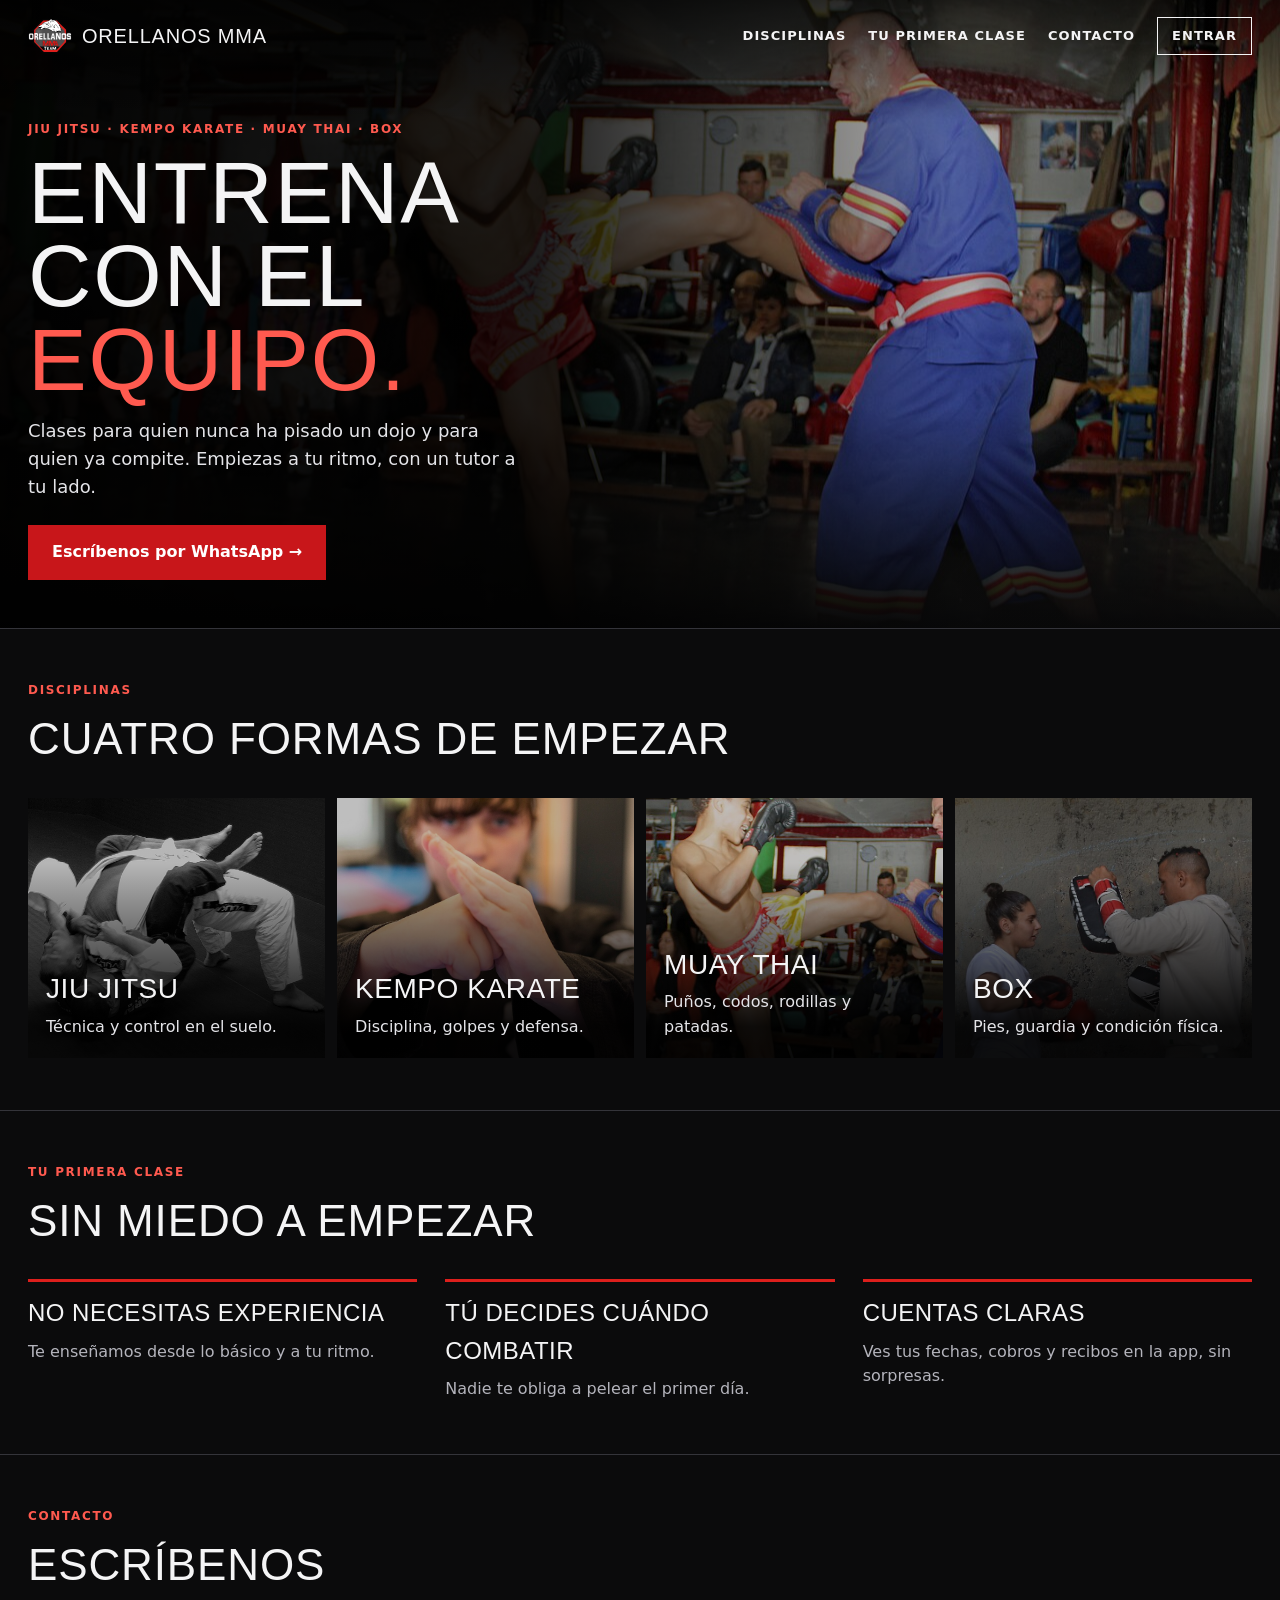
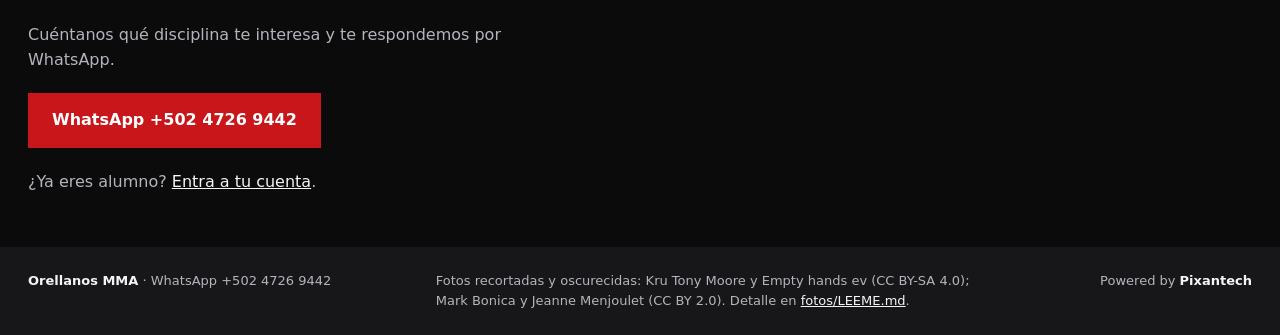
==== orellanos/index.html @ 3d5808c3 "Add files via upload" ====
<!doctype html>
<html lang="es">
<head>
<meta charset="utf-8">
<meta name="viewport" content="width=device-width, initial-scale=1">
<meta http-equiv="Content-Security-Policy" content="default-src 'none'; img-src 'self'; style-src 'self'; form-action 'none'; base-uri 'none'">
<meta name="referrer" content="no-referrer">
<title>Orellanos MMA</title>
<!-- confirmar con Orellanos -->
<meta name="description" content="Orellanos MMA: jiu jitsu, kempo karate, muay thai y box. Escríbenos por WhatsApp y reserva tu primera clase.">
<link rel="icon" href="logo.svg" type="image/svg+xml">
<link rel="stylesheet" href="estilos.css">
</head>
<body>
<a class="salto" href="#contenido">Ir al contenido</a>
<header class="nav">
  <a class="marca" href="#portada"><img src="logo.svg" alt="" width="44" height="44"><span>Orellanos MMA</span></a>
  <nav class="links" aria-label="Principal">
    <a class="sec-link" href="#disciplinas">Disciplinas</a>
    <a class="sec-link" href="#primera-clase">Tu primera clase</a>
    <a class="sec-link" href="#contacto">Contacto</a>
    <a class="entrar" href="../../web/index.html?dojo=orellanos">Entrar</a>
  </nav>
</header>
<main id="contenido">
  <section class="hero" id="portada">
    <div class="hero-in">
      <p class="et">Jiu jitsu · Kempo karate · Muay thai · Box</p>
      <h1>Entrena<br>con el <em>equipo.</em></h1>
      <!-- confirmar con Orellanos -->
      <p class="lead">Clases para quien nunca ha pisado un dojo y para quien ya compite. Empiezas a tu ritmo, con un tutor a tu lado.</p>
      <a class="cta" href="https://wa.me/50247269442?text=Hola%2C%20quiero%20informaci%C3%B3n%20sobre%20las%20clases%20de%20Orellanos%20MMA" target="_blank" rel="noopener noreferrer">Escríbenos por WhatsApp →</a>
    </div>
  </section>

  <section class="sec" id="disciplinas">
    <p class="et">Disciplinas</p>
    <h2>Cuatro formas de empezar</h2>
    <div class="gr4">
      <article class="disc f-jj"><h3>Jiu jitsu</h3><p>Técnica y control en el suelo.</p></article>
      <article class="disc f-kk"><h3>Kempo karate</h3><p>Disciplina, golpes y defensa.</p></article>
      <article class="disc f-mt"><h3>Muay thai</h3><p>Puños, codos, rodillas y patadas.</p></article>
      <article class="disc f-bx"><h3>Box</h3><p>Pies, guardia y condición física.</p></article>
    </div>
  </section>

  <section class="sec" id="primera-clase">
    <p class="et">Tu primera clase</p>
    <h2>Sin miedo a empezar</h2>
    <!-- confirmar con Orellanos -->
    <div class="gr3">
      <div><h3>No necesitas experiencia</h3><p>Te enseñamos desde lo básico y a tu ritmo.</p></div>
      <div><h3>Tú decides cuándo combatir</h3><p>Nadie te obliga a pelear el primer día.</p></div>
      <div><h3>Cuentas claras</h3><p>Ves tus fechas, cobros y recibos en la app, sin sorpresas.</p></div>
    </div>
  </section>

  <section class="sec" id="contacto">
    <p class="et">Contacto</p>
    <h2>Escríbenos</h2>
    <!-- confirmar con Orellanos -->
    <p class="texto">Cuéntanos qué disciplina te interesa y te respondemos por WhatsApp.</p>
    <a class="cta" href="https://wa.me/50247269442?text=Hola%2C%20quiero%20informaci%C3%B3n%20sobre%20las%20clases%20de%20Orellanos%20MMA" target="_blank" rel="noopener noreferrer">WhatsApp +502 4726 9442</a>
    <p class="texto acceso">¿Ya eres alumno? <a href="../../web/index.html?dojo=orellanos">Entra a tu cuenta</a>.</p>
  </section>
</main>

<footer class="pie">
  <div><b>Orellanos MMA</b> · WhatsApp +502 4726 9442</div>
  <div>Fotos recortadas y oscurecidas: Kru Tony Moore y Empty hands ev (CC BY-SA 4.0); Mark Bonica y Jeanne Menjoulet (CC BY 2.0). Detalle en <a href="fotos/LEEME.md">fotos/LEEME.md</a>.</div>
  <div>Powered by <b>Pixantech</b></div>
</footer>
</body>
</html>
---- orellanos/estilos.css ----
:root{--neg:#0b0b0c;--sup:#17171a;--lin:#34343a;--txt:#f4f4f5;--mut:#b4b4bc;--roj:#dd1f1c;--roj-txt:#ff5a4f}
*{box-sizing:border-box}
html{scroll-behavior:smooth}
body{margin:0;background:var(--neg);color:var(--txt);font:16px/1.55 system-ui,"Segoe UI",Roboto,Helvetica,Arial,sans-serif;overflow-x:hidden}
img{max-width:100%;height:auto}
h1,h2,h3{font-family:Impact,"Arial Narrow Bold","Arial Narrow","Helvetica Neue",Arial,sans-serif;font-weight:400;font-synthesis:none;text-transform:uppercase;letter-spacing:.02em;margin:0;overflow-wrap:anywhere}
a{color:var(--txt)}
a:focus-visible{outline:3px solid var(--roj-txt);outline-offset:3px}
.salto{position:absolute;left:-999px;top:0;background:var(--txt);color:#000;padding:10px 14px;z-index:10}
.salto:focus{left:0}
.et{margin:0;font-size:12px;font-weight:700;letter-spacing:.14em;text-transform:uppercase;color:var(--roj-txt)}

.nav{position:absolute;inset:0 0 auto 0;z-index:2;display:flex;align-items:center;justify-content:space-between;gap:12px;padding:14px 28px}
.marca{font-weight:400;font-synthesis:none;display:flex;align-items:center;gap:10px;text-decoration:none;font-family:Impact,"Arial Narrow Bold",Arial,sans-serif;font-size:20px;letter-spacing:.04em;text-transform:uppercase;min-width:0}
.marca img{flex:none;width:44px;height:44px}
.links{display:flex;gap:22px;align-items:center;font-size:13px;font-weight:700;letter-spacing:.08em;text-transform:uppercase}
.links a{text-decoration:none}
.entrar{border:1px solid var(--txt);padding:8px 14px}

.hero{position:relative;min-height:600px;display:flex;align-items:flex-end;background:#000 url("fotos/portada.jpg") 78% 30%/cover no-repeat}
.hero:before{content:"";position:absolute;inset:0;background:linear-gradient(180deg,rgba(0,0,0,.7),transparent 120px),linear-gradient(90deg,rgba(0,0,0,.96) 0%,rgba(0,0,0,.88) 42%,rgba(0,0,0,.3) 75%),linear-gradient(0deg,var(--neg) 0%,rgba(0,0,0,0) 35%)}
.hero-in{position:relative;padding:120px 28px 48px;max-width:660px}
.hero h1{font-size:clamp(46px,9vw,88px);line-height:.95;margin:12px 0 16px}
.hero h1 em{font-style:normal;color:var(--roj-txt)}
.lead{color:#e4e4e8;font-size:18px;margin:0 0 24px;max-width:500px}
.cta{display:inline-block;background:#c8161a;color:#fff;font-weight:700;padding:15px 24px;text-decoration:none;max-width:100%}
.cta:hover{background:#e0251b}

.sec{padding:52px 28px;border-top:1px solid var(--lin)}
.sec h2{font-size:clamp(30px,5vw,44px);margin:6px 0 24px}
.texto{color:var(--mut);max-width:560px;margin:0 0 20px}
.acceso{margin:22px 0 0}
.gr4{display:grid;grid-template-columns:repeat(auto-fit,minmax(220px,1fr));gap:12px}
.disc{position:relative;overflow:hidden;min-height:260px;display:flex;flex-direction:column;justify-content:flex-end;padding:18px;background:#000 no-repeat center/cover}
.disc:before{content:"";position:absolute;inset:0;background:linear-gradient(0deg,rgba(0,0,0,.94) 12%,rgba(0,0,0,.25) 75%)}
.disc>*{position:relative}
.disc h3{font-size:28px}
.disc p{margin:4px 0 0;color:#e4e4e8}
.f-jj{background-image:url("fotos/jiu-jitsu.jpg");background-position:50% 50%}
.f-kk{background-image:url("fotos/kempo-karate.jpg");background-position:55% 60%}
.f-mt{background-image:url("fotos/muay-thai.jpg");background-position:45% 25%;background-size:260%}
.f-bx{background-image:url("fotos/box.jpg");background-position:45% 45%;background-size:190%}
.gr3{display:grid;grid-template-columns:repeat(auto-fit,minmax(240px,1fr));gap:28px}
.gr3 h3{font-size:24px;border-top:3px solid var(--roj);padding-top:12px;margin-bottom:8px}
.gr3 p{margin:0;color:var(--mut)}

.pie{background:var(--sup);padding:24px 28px;display:flex;justify-content:space-between;gap:16px;flex-wrap:wrap;font-size:13px;color:var(--mut)}
.pie>div{min-width:0;overflow-wrap:anywhere}
.pie b{color:var(--txt)}
.pie>div:nth-child(2){flex:1 1 320px;max-width:560px}

@media(max-width:640px){
  .nav{padding:12px 16px}
  .sec-link{display:none}
  .marca span{font-size:17px}
  .hero{min-height:560px}
  .hero-in,.sec,.pie{padding-left:16px;padding-right:16px}
  .hero:before{background:linear-gradient(180deg,rgba(0,0,0,.7),transparent 120px),linear-gradient(90deg,rgba(0,0,0,.92) 0%,rgba(0,0,0,.8) 100%),linear-gradient(0deg,var(--neg) 0%,rgba(0,0,0,0) 35%)}
  .cta{display:block;text-align:center}
}
@media(max-width:380px){.marca span{display:none}}
@media(prefers-reduced-motion:reduce){html{scroll-behavior:auto}}
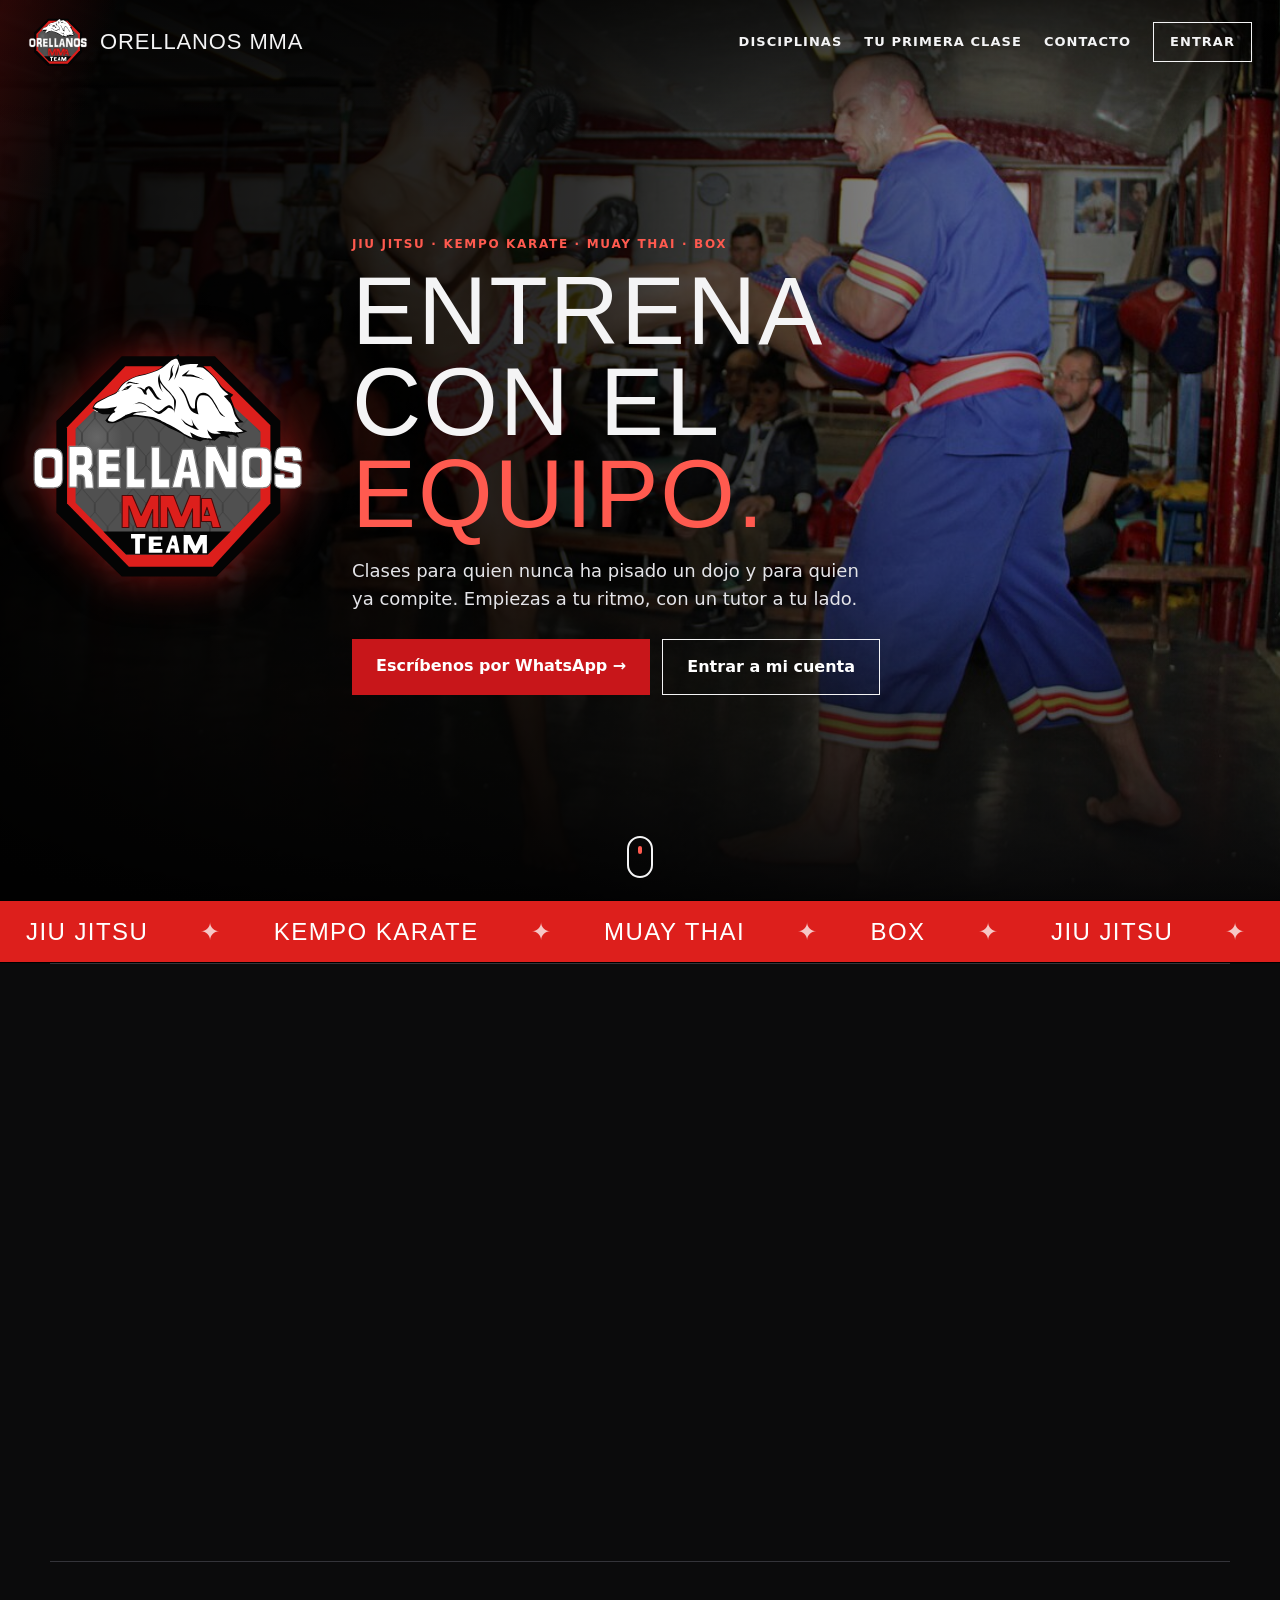
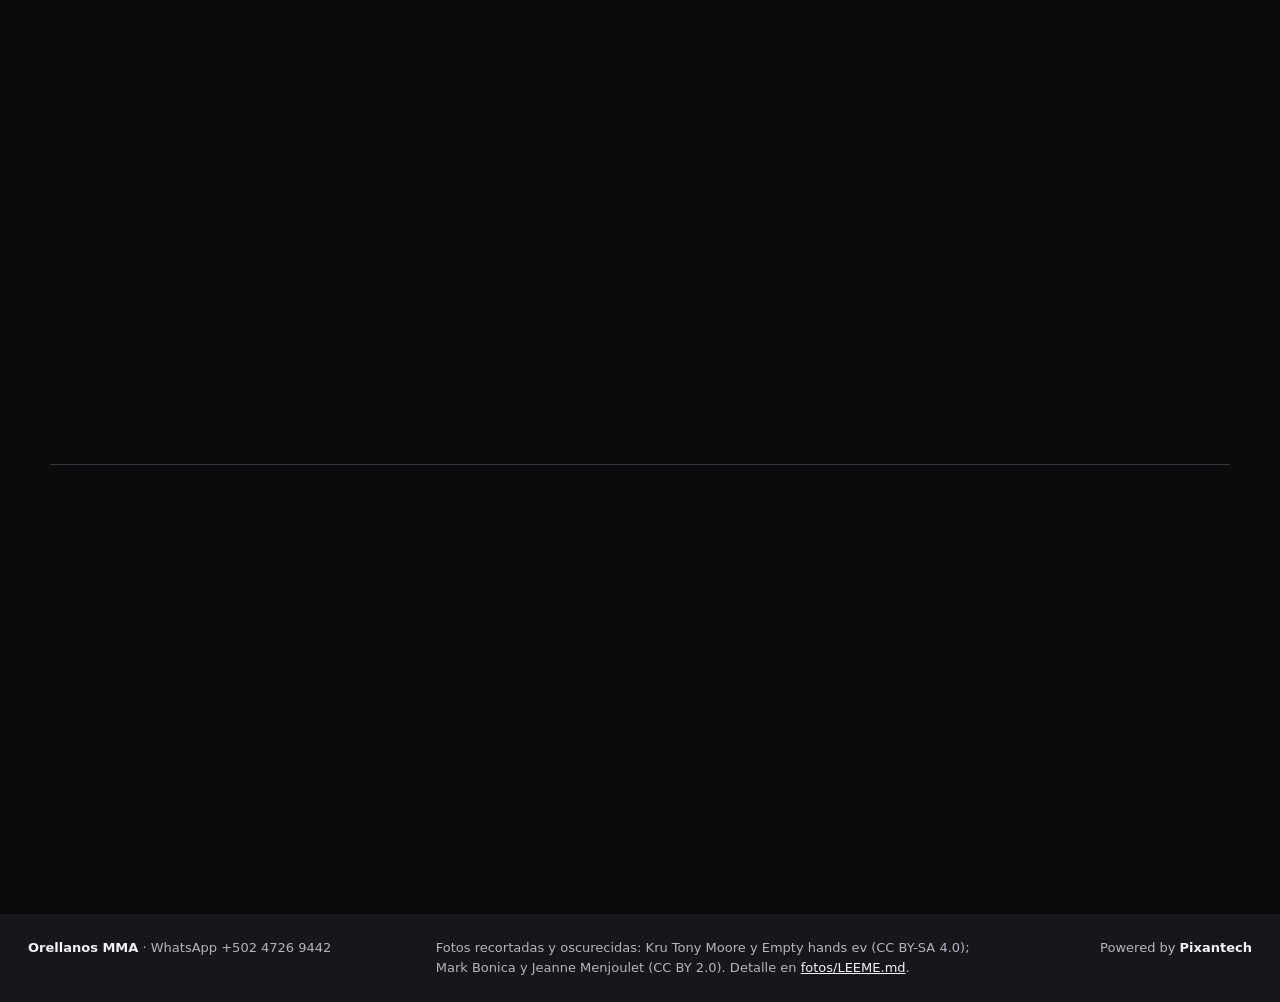
==== commit 0680d321: "Add files via upload" ====
--- a/orellanos/index.html
+++ b/orellanos/index.html
@@ -3,72 +3,93 @@
 <head>
 <meta charset="utf-8">
 <meta name="viewport" content="width=device-width, initial-scale=1">
-<meta http-equiv="Content-Security-Policy" content="default-src 'none'; img-src 'self'; style-src 'self'; form-action 'none'; base-uri 'none'">
+<meta http-equiv="Content-Security-Policy" content="default-src 'none'; img-src 'self'; style-src 'self'; script-src 'self'; form-action 'none'; base-uri 'none'">
 <meta name="referrer" content="no-referrer">
 <title>Orellanos MMA</title>
 <!-- confirmar con Orellanos -->
 <meta name="description" content="Orellanos MMA: jiu jitsu, kempo karate, muay thai y box. Escríbenos por WhatsApp y reserva tu primera clase.">
 <link rel="icon" href="logo.svg" type="image/svg+xml">
 <link rel="stylesheet" href="estilos.css">
+<script src="animaciones.js" defer></script>
 </head>
 <body>
 <a class="salto" href="#contenido">Ir al contenido</a>
-<header class="nav">
-  <a class="marca" href="#portada"><img src="logo.svg" alt="" width="44" height="44"><span>Orellanos MMA</span></a>
+<header class="nav" id="nav">
+  <a class="marca" href="#portada"><img src="logo.svg" alt="" width="60" height="60"><span>Orellanos MMA</span></a>
   <nav class="links" aria-label="Principal">
     <a class="sec-link" href="#disciplinas">Disciplinas</a>
     <a class="sec-link" href="#primera-clase">Tu primera clase</a>
     <a class="sec-link" href="#contacto">Contacto</a>
-    <a class="entrar" href="../../web/index.html?dojo=orellanos">Entrar</a>
+    <a class="entrar" href="/?dojo=orellanos">Entrar</a>
   </nav>
 </header>
 <main id="contenido">
   <section class="hero" id="portada">
+    <div class="hero-fondo" aria-hidden="true"></div>
     <div class="hero-in">
-      <p class="et">Jiu jitsu · Kempo karate · Muay thai · Box</p>
-      <h1>Entrena<br>con el <em>equipo.</em></h1>
-      <!-- confirmar con Orellanos -->
-      <p class="lead">Clases para quien nunca ha pisado un dojo y para quien ya compite. Empiezas a tu ritmo, con un tutor a tu lado.</p>
-      <a class="cta" href="https://wa.me/50247269442?text=Hola%2C%20quiero%20informaci%C3%B3n%20sobre%20las%20clases%20de%20Orellanos%20MMA" target="_blank" rel="noopener noreferrer">Escríbenos por WhatsApp →</a>
+      <img class="hero-logo" src="logo.svg" alt="Logo de Orellanos MMA Team" width="260" height="260">
+      <div class="hero-txt">
+        <p class="et aparece a1">Jiu jitsu · Kempo karate · Muay thai · Box</p>
+        <h1><span class="aparece a2">Entrena</span><span class="aparece a3">con el <em>equipo.</em></span></h1>
+        <!-- confirmar con Orellanos -->
+        <p class="lead aparece a4">Clases para quien nunca ha pisado un dojo y para quien ya compite. Empiezas a tu ritmo, con un tutor a tu lado.</p>
+        <div class="botones aparece a5">
+          <a class="cta" href="https://wa.me/50247269442?text=Hola%2C%20quiero%20informaci%C3%B3n%20sobre%20las%20clases%20de%20Orellanos%20MMA" target="_blank" rel="noopener noreferrer">Escríbenos por WhatsApp →</a>
+          <a class="cta secundario" href="/?dojo=orellanos">Entrar a mi cuenta</a>
+        </div>
+      </div>
     </div>
+    <a class="bajar" href="#disciplinas" aria-label="Ir a disciplinas"><span></span></a>
   </section>
 
+  <div class="cinta" aria-hidden="true">
+    <div class="cinta-pista">
+      <span>Jiu jitsu</span><span>Kempo karate</span><span>Muay thai</span><span>Box</span>
+      <span>Jiu jitsu</span><span>Kempo karate</span><span>Muay thai</span><span>Box</span>
+      <span>Jiu jitsu</span><span>Kempo karate</span><span>Muay thai</span><span>Box</span>
+      <span>Jiu jitsu</span><span>Kempo karate</span><span>Muay thai</span><span>Box</span>
+    </div>
+  </div>
+
   <section class="sec" id="disciplinas">
-    <p class="et">Disciplinas</p>
-    <h2>Cuatro formas de empezar</h2>
+    <p class="et revelar">Disciplinas</p>
+    <h2 class="revelar">Cuatro formas de empezar</h2>
     <div class="gr4">
-      <article class="disc f-jj"><h3>Jiu jitsu</h3><p>Técnica y control en el suelo.</p></article>
-      <article class="disc f-kk"><h3>Kempo karate</h3><p>Disciplina, golpes y defensa.</p></article>
-      <article class="disc f-mt"><h3>Muay thai</h3><p>Puños, codos, rodillas y patadas.</p></article>
-      <article class="disc f-bx"><h3>Box</h3><p>Pies, guardia y condición física.</p></article>
+      <article class="disc f-jj revelar"><span class="num">01</span><h3>Jiu jitsu</h3><p>Técnica y control en el suelo.</p></article>
+      <article class="disc f-kk revelar"><span class="num">02</span><h3>Kempo karate</h3><p>Disciplina, golpes y defensa.</p></article>
+      <article class="disc f-mt revelar"><span class="num">03</span><h3>Muay thai</h3><p>Puños, codos, rodillas y patadas.</p></article>
+      <article class="disc f-bx revelar"><span class="num">04</span><h3>Box</h3><p>Pies, guardia y condición física.</p></article>
     </div>
   </section>
 
   <section class="sec" id="primera-clase">
-    <p class="et">Tu primera clase</p>
-    <h2>Sin miedo a empezar</h2>
+    <p class="et revelar">Tu primera clase</p>
+    <h2 class="revelar">Sin miedo a empezar</h2>
     <!-- confirmar con Orellanos -->
     <div class="gr3">
-      <div><h3>No necesitas experiencia</h3><p>Te enseñamos desde lo básico y a tu ritmo.</p></div>
-      <div><h3>Tú decides cuándo combatir</h3><p>Nadie te obliga a pelear el primer día.</p></div>
-      <div><h3>Cuentas claras</h3><p>Ves tus fechas, cobros y recibos en la app, sin sorpresas.</p></div>
+      <div class="paso revelar"><span class="grande">1</span><h3>No necesitas experiencia</h3><p>Te enseñamos desde lo básico y a tu ritmo.</p></div>
+      <div class="paso revelar"><span class="grande">2</span><h3>Tú decides cuándo combatir</h3><p>Nadie te obliga a pelear el primer día.</p></div>
+      <div class="paso revelar"><span class="grande">3</span><h3>Cuentas claras</h3><p>Ves tus fechas, cobros y recibos en la app, sin sorpresas.</p></div>
     </div>
   </section>
 
-  <section class="sec" id="contacto">
-    <p class="et">Contacto</p>
-    <h2>Escríbenos</h2>
-    <!-- confirmar con Orellanos -->
-    <p class="texto">Cuéntanos qué disciplina te interesa y te respondemos por WhatsApp.</p>
-    <a class="cta" href="https://wa.me/50247269442?text=Hola%2C%20quiero%20informaci%C3%B3n%20sobre%20las%20clases%20de%20Orellanos%20MMA" target="_blank" rel="noopener noreferrer">WhatsApp +502 4726 9442</a>
-    <p class="texto acceso">¿Ya eres alumno? <a href="../../web/index.html?dojo=orellanos">Entra a tu cuenta</a>.</p>
+  <section class="sec contacto" id="contacto">
+    <img class="contacto-logo revelar" src="logo.svg" alt="" width="180" height="180">
+    <div>
+      <p class="et revelar">Contacto</p>
+      <h2 class="revelar">Escríbenos</h2>
+      <!-- confirmar con Orellanos -->
+      <p class="texto revelar">Cuéntanos qué disciplina te interesa y te respondemos por WhatsApp.</p>
+      <a class="cta pulso revelar" href="https://wa.me/50247269442?text=Hola%2C%20quiero%20informaci%C3%B3n%20sobre%20las%20clases%20de%20Orellanos%20MMA" target="_blank" rel="noopener noreferrer">WhatsApp +502 4726 9442</a>
+      <p class="texto acceso revelar">¿Ya eres alumno? <a href="/?dojo=orellanos">Entra a tu cuenta</a>.</p>
+    </div>
   </section>
 </main>
 
 <footer class="pie">
   <div><b>Orellanos MMA</b> · WhatsApp +502 4726 9442</div>
   <div>Fotos recortadas y oscurecidas: Kru Tony Moore y Empty hands ev (CC BY-SA 4.0); Mark Bonica y Jeanne Menjoulet (CC BY 2.0). Detalle en <a href="fotos/LEEME.md">fotos/LEEME.md</a>.</div>
-  <div>Powered by <b>Pixantech</b></div>
+  <div>Powered by <a class="pixantech" href="https://www.pixantech.net" target="_blank" rel="noopener noreferrer"><b>Pixantech</b></a></div>
 </footer>
 </body>
 </html>
--- a/orellanos/estilos.css
+++ b/orellanos/estilos.css
@@ -10,53 +10,115 @@
 .salto:focus{left:0}
 .et{margin:0;font-size:12px;font-weight:700;letter-spacing:.14em;text-transform:uppercase;color:var(--roj-txt)}
 
-.nav{position:absolute;inset:0 0 auto 0;z-index:2;display:flex;align-items:center;justify-content:space-between;gap:12px;padding:14px 28px}
-.marca{font-weight:400;font-synthesis:none;display:flex;align-items:center;gap:10px;text-decoration:none;font-family:Impact,"Arial Narrow Bold",Arial,sans-serif;font-size:20px;letter-spacing:.04em;text-transform:uppercase;min-width:0}
-.marca img{flex:none;width:44px;height:44px}
+/* Barra superior: transparente sobre la portada, sólida al bajar. */
+.nav{position:fixed;inset:0 0 auto 0;z-index:5;display:flex;align-items:center;justify-content:space-between;gap:12px;padding:12px 28px;transition:background .3s,box-shadow .3s,padding .3s}
+.nav.solida{background:rgba(11,11,12,.92);box-shadow:0 2px 0 var(--roj);padding-top:8px;padding-bottom:8px}
+.marca{font-weight:400;font-synthesis:none;display:flex;align-items:center;gap:12px;text-decoration:none;font-family:Impact,"Arial Narrow Bold",Arial,sans-serif;font-size:22px;letter-spacing:.04em;text-transform:uppercase;min-width:0}
+.marca img{flex:none;width:60px;height:60px;transition:transform .3s}
+.marca:hover img{transform:rotate(-8deg) scale(1.08)}
 .links{display:flex;gap:22px;align-items:center;font-size:13px;font-weight:700;letter-spacing:.08em;text-transform:uppercase}
-.links a{text-decoration:none}
-.entrar{border:1px solid var(--txt);padding:8px 14px}
+.links a{text-decoration:none;position:relative}
+.sec-link:after{content:"";position:absolute;left:0;right:0;bottom:-6px;height:2px;background:var(--roj-txt);transform:scaleX(0);transform-origin:left;transition:transform .25s}
+.sec-link:hover:after{transform:scaleX(1)}
+.entrar{border:1px solid var(--txt);padding:9px 16px;transition:background .2s,color .2s}
+.entrar:hover{background:var(--txt);color:#000}
 
-.hero{position:relative;min-height:600px;display:flex;align-items:flex-end;background:#000 url("fotos/portada.jpg") 78% 30%/cover no-repeat}
-.hero:before{content:"";position:absolute;inset:0;background:linear-gradient(180deg,rgba(0,0,0,.7),transparent 120px),linear-gradient(90deg,rgba(0,0,0,.96) 0%,rgba(0,0,0,.88) 42%,rgba(0,0,0,.3) 75%),linear-gradient(0deg,var(--neg) 0%,rgba(0,0,0,0) 35%)}
-.hero-in{position:relative;padding:120px 28px 48px;max-width:660px}
-.hero h1{font-size:clamp(46px,9vw,88px);line-height:.95;margin:12px 0 16px}
+/* Portada: foto con acercamiento lento, logo grande con brillo rojo y textos que entran en cascada. */
+.hero{position:relative;min-height:100vh;min-height:100svh;display:flex;align-items:center;overflow:hidden;background:#000}
+.hero-fondo{position:absolute;inset:-4%;background:#000 url("fotos/portada.jpg") 78% 30%/cover no-repeat;animation:acercar 22s ease-in-out infinite alternate}
+.hero:before{content:"";position:absolute;inset:0;z-index:1;background:linear-gradient(180deg,rgba(0,0,0,.7),transparent 140px),linear-gradient(90deg,rgba(0,0,0,.95) 0%,rgba(0,0,0,.82) 45%,rgba(0,0,0,.35) 80%),linear-gradient(0deg,var(--neg) 0%,rgba(0,0,0,0) 35%)}
+.hero:after{content:"";position:absolute;z-index:1;left:-20%;top:0;bottom:0;width:18%;background:linear-gradient(90deg,transparent,rgba(221,31,28,.18),transparent);transform:skewX(-18deg);animation:barrido 7s ease-in-out 1.2s infinite}
+.hero-in{position:relative;z-index:2;display:flex;align-items:center;gap:44px;padding:120px 28px 90px;width:100%;max-width:1180px}
+.hero-logo{flex:none;width:clamp(170px,24vw,280px);height:auto;filter:drop-shadow(0 0 22px rgba(221,31,28,.55));animation:entraLogo 1s cubic-bezier(.2,.8,.2,1) both,flotar 5s ease-in-out 1s infinite}
+.hero-txt{min-width:0}
+.hero h1{font-size:clamp(46px,8.5vw,96px);line-height:.95;margin:12px 0 18px}
+.hero h1>span{display:block}
 .hero h1 em{font-style:normal;color:var(--roj-txt)}
-.lead{color:#e4e4e8;font-size:18px;margin:0 0 24px;max-width:500px}
-.cta{display:inline-block;background:#c8161a;color:#fff;font-weight:700;padding:15px 24px;text-decoration:none;max-width:100%}
-.cta:hover{background:#e0251b}
+.lead{color:#e4e4e8;font-size:18px;margin:0 0 26px;max-width:520px}
+.botones{display:flex;gap:12px;flex-wrap:wrap}
+.aparece{animation:subir .8s cubic-bezier(.2,.8,.2,1) both}
+.a1{animation-delay:.35s}.a2{animation-delay:.5s}.a3{animation-delay:.65s}.a4{animation-delay:.85s}.a5{animation-delay:1.05s}
+.cta{display:inline-block;background:#c8161a;color:#fff;font-weight:700;padding:15px 24px;text-decoration:none;max-width:100%;transition:background .2s,transform .2s,box-shadow .2s}
+.cta:hover{background:#e0251b;transform:translateY(-2px);box-shadow:0 8px 22px rgba(221,31,28,.35)}
+.cta.secundario{background:transparent;border:1px solid var(--txt)}
+.cta.secundario:hover{background:var(--txt);color:#000;box-shadow:none}
+.bajar{position:absolute;z-index:2;left:50%;bottom:22px;width:26px;height:42px;margin-left:-13px;border:2px solid var(--txt);border-radius:14px}
+.bajar span{position:absolute;left:50%;top:8px;width:4px;height:8px;margin-left:-2px;background:var(--roj-txt);border-radius:2px;animation:raton 1.6s ease-in-out infinite}
 
-.sec{padding:52px 28px;border-top:1px solid var(--lin)}
-.sec h2{font-size:clamp(30px,5vw,44px);margin:6px 0 24px}
+/* Cinta roja que corre con las disciplinas. */
+.cinta{overflow:hidden;background:var(--roj);color:#fff;border-top:1px solid #000;border-bottom:1px solid #000}
+.cinta-pista{display:flex;width:max-content;animation:correr 26s linear infinite}
+.cinta span{font-family:Impact,"Arial Narrow Bold",Arial,sans-serif;font-size:24px;letter-spacing:.06em;text-transform:uppercase;padding:12px 26px;white-space:nowrap}
+.cinta span:after{content:"✦";margin-left:52px;opacity:.75}
+
+.sec{padding:72px 28px;border-top:1px solid var(--lin);max-width:1180px;margin:0 auto}
+.sec h2{font-size:clamp(32px,5vw,52px);margin:6px 0 28px}
 .texto{color:var(--mut);max-width:560px;margin:0 0 20px}
 .acceso{margin:22px 0 0}
-.gr4{display:grid;grid-template-columns:repeat(auto-fit,minmax(220px,1fr));gap:12px}
-.disc{position:relative;overflow:hidden;min-height:260px;display:flex;flex-direction:column;justify-content:flex-end;padding:18px;background:#000 no-repeat center/cover}
-.disc:before{content:"";position:absolute;inset:0;background:linear-gradient(0deg,rgba(0,0,0,.94) 12%,rgba(0,0,0,.25) 75%)}
-.disc>*{position:relative}
-.disc h3{font-size:28px}
-.disc p{margin:4px 0 0;color:#e4e4e8}
-.f-jj{background-image:url("fotos/jiu-jitsu.jpg");background-position:50% 50%}
-.f-kk{background-image:url("fotos/kempo-karate.jpg");background-position:55% 60%}
+.gr4{display:grid;grid-template-columns:repeat(auto-fit,minmax(230px,1fr));gap:14px}
+.disc{position:relative;overflow:hidden;min-height:320px;display:flex;flex-direction:column;justify-content:flex-end;padding:20px;background:#000}
+.disc:before{content:"";position:absolute;inset:0;background:inherit;background-repeat:no-repeat;transition:transform .6s cubic-bezier(.2,.8,.2,1)}
+.disc:after{content:"";position:absolute;inset:0;background:linear-gradient(0deg,rgba(0,0,0,.95) 14%,rgba(0,0,0,.2) 75%);transition:background .4s}
+.disc:hover:before{transform:scale(1.08)}
+.disc:hover:after{background:linear-gradient(0deg,rgba(0,0,0,.92) 18%,rgba(140,10,10,.35) 85%)}
+.disc>*{position:relative;z-index:1}
+.disc .num{position:absolute;top:14px;right:16px;font-family:Impact,"Arial Narrow Bold",Arial,sans-serif;font-size:44px;line-height:1;color:transparent;-webkit-text-stroke:1px rgba(255,255,255,.55)}
+.disc h3{font-size:30px;display:inline-block}
+.disc h3:after{content:"";display:block;height:3px;background:var(--roj-txt);margin-top:6px;transform:scaleX(.25);transform-origin:left;transition:transform .35s}
+.disc:hover h3:after{transform:scaleX(1)}
+.disc p{margin:6px 0 0;color:#e4e4e8}
+.f-jj{background-image:url("fotos/jiu-jitsu.jpg");background-position:50% 50%;background-size:cover}
+.f-kk{background-image:url("fotos/kempo-karate.jpg");background-position:55% 60%;background-size:cover}
 .f-mt{background-image:url("fotos/muay-thai.jpg");background-position:45% 25%;background-size:260%}
 .f-bx{background-image:url("fotos/box.jpg");background-position:45% 45%;background-size:190%}
 .gr3{display:grid;grid-template-columns:repeat(auto-fit,minmax(240px,1fr));gap:28px}
-.gr3 h3{font-size:24px;border-top:3px solid var(--roj);padding-top:12px;margin-bottom:8px}
+.paso{position:relative;padding-top:6px}
+.paso .grande{display:block;font-family:Impact,"Arial Narrow Bold",Arial,sans-serif;font-size:96px;line-height:.9;color:transparent;-webkit-text-stroke:2px var(--roj-txt)}
+.gr3 h3{font-size:24px;border-top:3px solid var(--roj);padding-top:12px;margin:10px 0 8px}
 .gr3 p{margin:0;color:var(--mut)}
+
+.contacto{display:flex;align-items:center;gap:48px;flex-wrap:wrap}
+.contacto-logo{width:clamp(140px,20vw,220px);height:auto;filter:drop-shadow(0 0 18px rgba(221,31,28,.45))}
+.pulso{animation:latido 2.4s ease-in-out infinite}
 
 .pie{background:var(--sup);padding:24px 28px;display:flex;justify-content:space-between;gap:16px;flex-wrap:wrap;font-size:13px;color:var(--mut)}
 .pie>div{min-width:0;overflow-wrap:anywhere}
 .pie b{color:var(--txt)}
+.pie a.pixantech{text-decoration:none}
+.pie a.pixantech:hover b{color:var(--roj-txt);text-decoration:underline}
 .pie>div:nth-child(2){flex:1 1 320px;max-width:560px}
 
+/* Aparición al hacer scroll: solo con JavaScript (animaciones.js agrega .anima); sin él todo queda visible. */
+.anima .revelar{opacity:0;transform:translateY(34px);transition:opacity .7s ease,transform .7s cubic-bezier(.2,.8,.2,1);transition-delay:var(--retraso,0ms)}
+.anima .revelar.visto{opacity:1;transform:none}
+
+@keyframes acercar{from{transform:scale(1)}to{transform:scale(1.1) translateX(-1.5%)}}
+@keyframes barrido{0%{left:-20%}60%,100%{left:120%}}
+@keyframes entraLogo{from{opacity:0;transform:scale(.6) rotate(-12deg)}to{opacity:1;transform:none}}
+@keyframes flotar{0%,100%{transform:translateY(0)}50%{transform:translateY(-10px)}}
+@keyframes subir{from{opacity:0;transform:translateY(28px)}to{opacity:1;transform:none}}
+@keyframes correr{to{transform:translateX(-50%)}}
+@keyframes raton{0%{opacity:0;transform:translateY(0)}40%{opacity:1}100%{opacity:0;transform:translateY(14px)}}
+@keyframes latido{0%,100%{box-shadow:0 0 0 0 rgba(221,31,28,.55)}60%{box-shadow:0 0 0 14px rgba(221,31,28,0)}}
+
+@media(max-width:820px){
+  .hero-in{flex-direction:column;align-items:flex-start;gap:20px;padding-top:110px}
+  .hero-logo{width:170px}
+}
 @media(max-width:640px){
-  .nav{padding:12px 16px}
+  .nav{padding:10px 16px}
   .sec-link{display:none}
-  .marca span{font-size:17px}
-  .hero{min-height:560px}
+  .marca span{font-size:18px}
+  .marca img{width:52px;height:52px}
   .hero-in,.sec,.pie{padding-left:16px;padding-right:16px}
-  .hero:before{background:linear-gradient(180deg,rgba(0,0,0,.7),transparent 120px),linear-gradient(90deg,rgba(0,0,0,.92) 0%,rgba(0,0,0,.8) 100%),linear-gradient(0deg,var(--neg) 0%,rgba(0,0,0,0) 35%)}
+  .hero:before{background:linear-gradient(180deg,rgba(0,0,0,.7),transparent 140px),linear-gradient(90deg,rgba(0,0,0,.9) 0%,rgba(0,0,0,.78) 100%),linear-gradient(0deg,var(--neg) 0%,rgba(0,0,0,0) 35%)}
+  .botones .cta{display:block;width:100%;text-align:center}
   .cta{display:block;text-align:center}
+  .contacto{gap:24px}
+  .cinta span{font-size:20px;padding:10px 18px}
 }
 @media(max-width:380px){.marca span{display:none}}
-@media(prefers-reduced-motion:reduce){html{scroll-behavior:auto}}
+@media(prefers-reduced-motion:reduce){
+  html{scroll-behavior:auto}
+  *,*:before,*:after{animation:none!important;transition:none!important}
+}
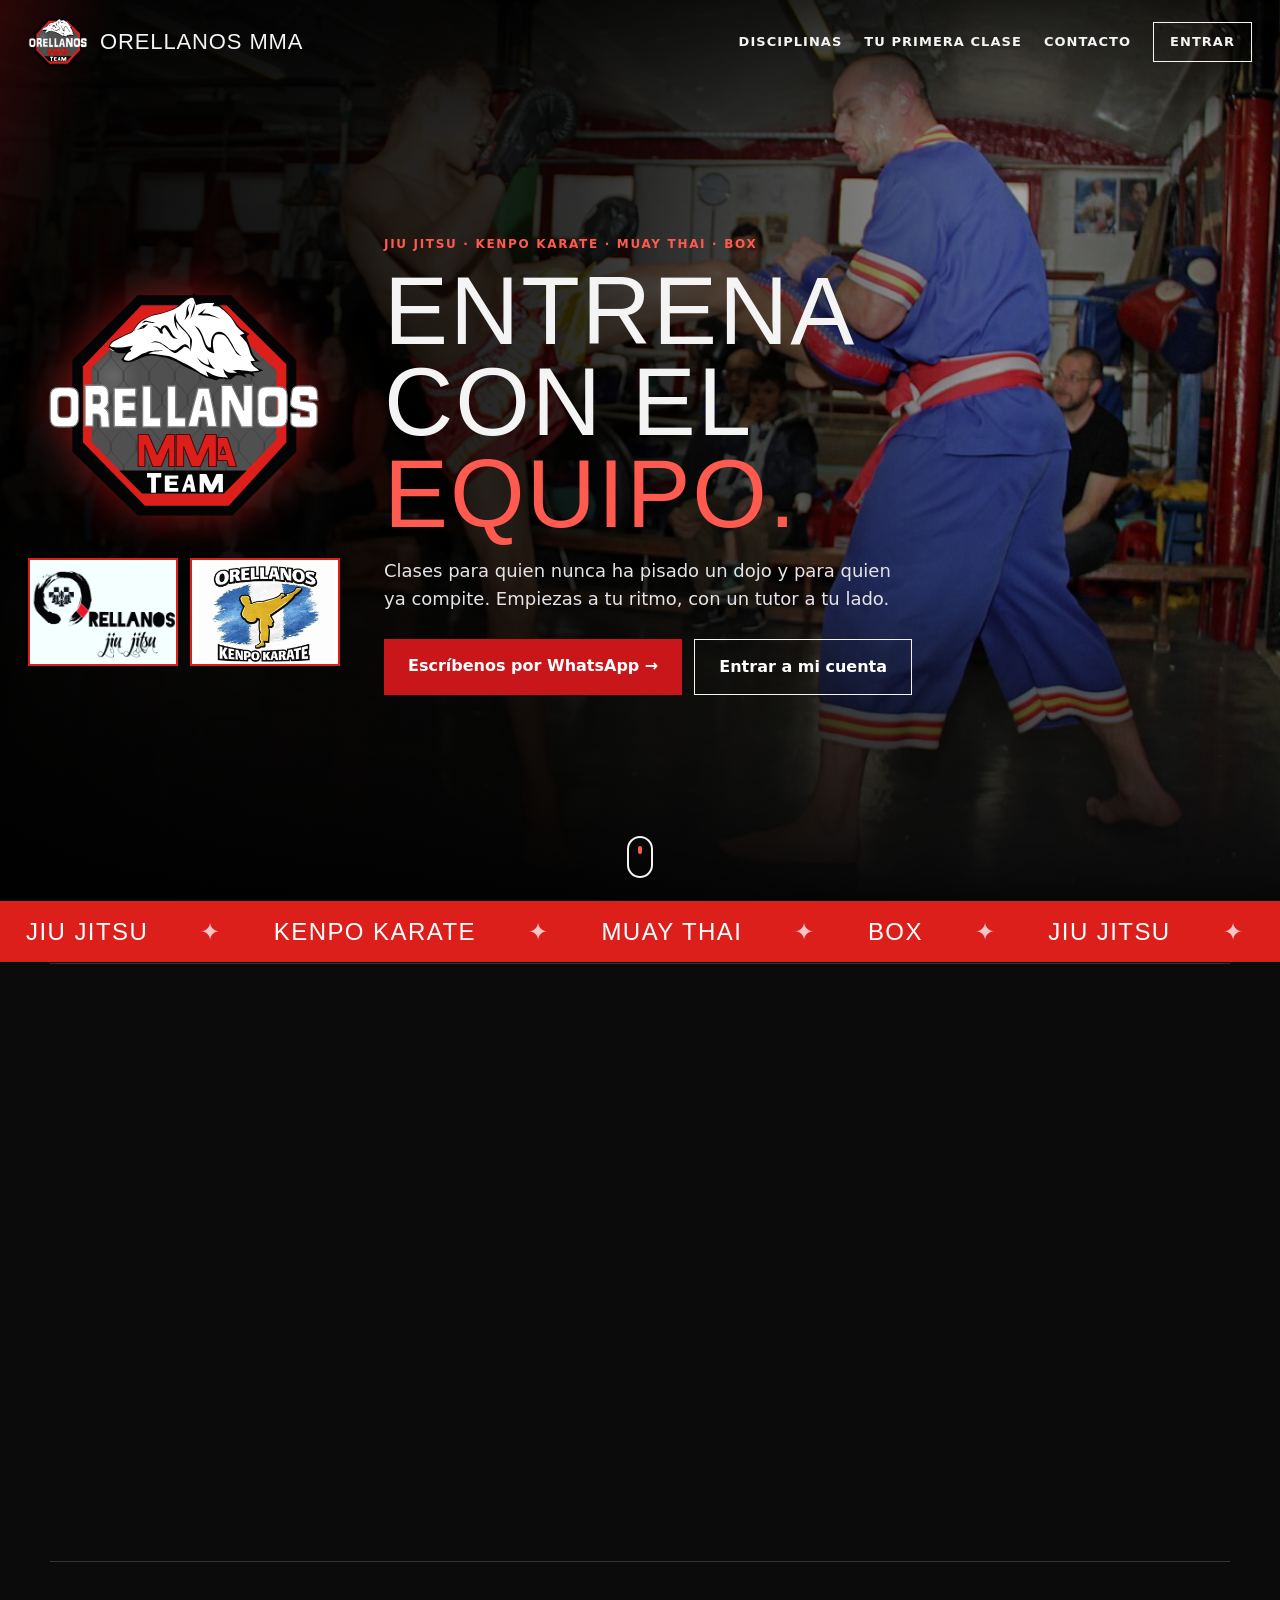
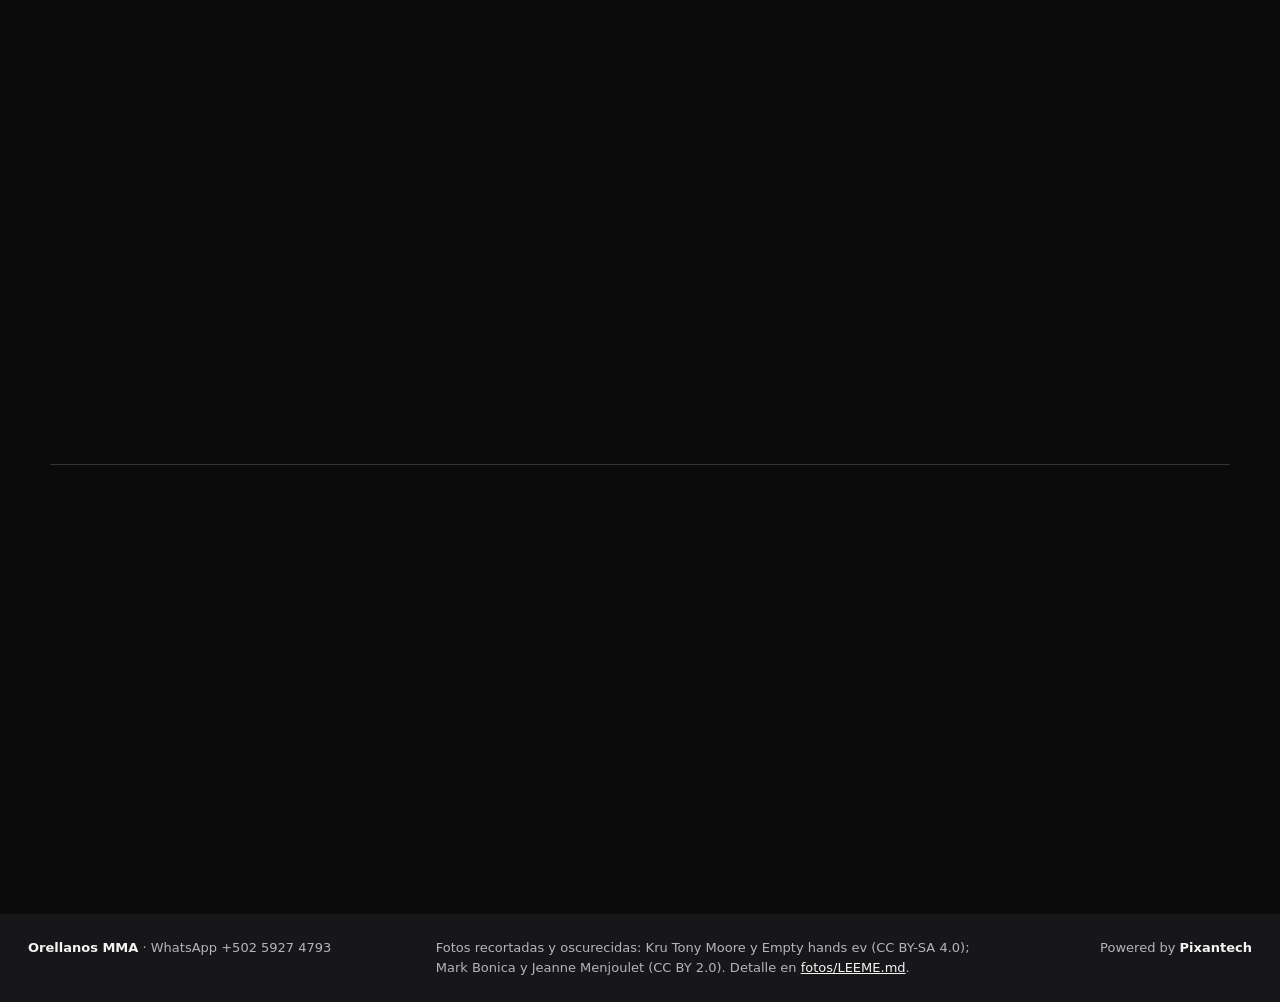
==== commit 91930cd1: "Add files via upload" ====
--- a/orellanos/index.html
+++ b/orellanos/index.html
@@ -7,7 +7,7 @@
 <meta name="referrer" content="no-referrer">
 <title>Orellanos MMA</title>
 <!-- confirmar con Orellanos -->
-<meta name="description" content="Orellanos MMA: jiu jitsu, kempo karate, muay thai y box. Escríbenos por WhatsApp y reserva tu primera clase.">
+<meta name="description" content="Orellanos MMA: jiu jitsu, kenpo karate, muay thai y box. Escríbenos por WhatsApp y reserva tu primera clase.">
 <link rel="icon" href="logo.svg" type="image/svg+xml">
 <link rel="stylesheet" href="estilos.css">
 <script src="animaciones.js" defer></script>
@@ -20,22 +20,28 @@
     <a class="sec-link" href="#disciplinas">Disciplinas</a>
     <a class="sec-link" href="#primera-clase">Tu primera clase</a>
     <a class="sec-link" href="#contacto">Contacto</a>
-    <a class="entrar" href="/?dojo=orellanos">Entrar</a>
+    <a class="entrar" href="../?dojo=orellanos">Entrar</a>
   </nav>
 </header>
 <main id="contenido">
   <section class="hero" id="portada">
     <div class="hero-fondo" aria-hidden="true"></div>
     <div class="hero-in">
-      <img class="hero-logo" src="logo.svg" alt="Logo de Orellanos MMA Team" width="260" height="260">
+      <div class="hero-logos">
+        <img class="hero-logo" src="logo.svg" alt="Logo de Orellanos MMA Team" width="260" height="260">
+        <div class="equipos">
+          <span class="logo-equipo l-jj" role="img" aria-label="Logo de Orellanos Jiu Jitsu"></span>
+          <span class="logo-equipo l-kk" role="img" aria-label="Logo de Orellanos Kenpo Karate"></span>
+        </div>
+      </div>
       <div class="hero-txt">
-        <p class="et aparece a1">Jiu jitsu · Kempo karate · Muay thai · Box</p>
+        <p class="et aparece a1">Jiu jitsu · Kenpo karate · Muay thai · Box</p>
         <h1><span class="aparece a2">Entrena</span><span class="aparece a3">con el <em>equipo.</em></span></h1>
         <!-- confirmar con Orellanos -->
         <p class="lead aparece a4">Clases para quien nunca ha pisado un dojo y para quien ya compite. Empiezas a tu ritmo, con un tutor a tu lado.</p>
         <div class="botones aparece a5">
-          <a class="cta" href="https://wa.me/50247269442?text=Hola%2C%20quiero%20informaci%C3%B3n%20sobre%20las%20clases%20de%20Orellanos%20MMA" target="_blank" rel="noopener noreferrer">Escríbenos por WhatsApp →</a>
-          <a class="cta secundario" href="/?dojo=orellanos">Entrar a mi cuenta</a>
+          <a class="cta" href="https://wa.me/50259274793?text=Hola%2C%20quiero%20informaci%C3%B3n%20sobre%20las%20clases%20de%20Orellanos%20MMA" target="_blank" rel="noopener noreferrer">Escríbenos por WhatsApp →</a>
+          <a class="cta secundario" href="../?dojo=orellanos">Entrar a mi cuenta</a>
         </div>
       </div>
     </div>
@@ -44,10 +50,10 @@
 
   <div class="cinta" aria-hidden="true">
     <div class="cinta-pista">
-      <span>Jiu jitsu</span><span>Kempo karate</span><span>Muay thai</span><span>Box</span>
-      <span>Jiu jitsu</span><span>Kempo karate</span><span>Muay thai</span><span>Box</span>
-      <span>Jiu jitsu</span><span>Kempo karate</span><span>Muay thai</span><span>Box</span>
-      <span>Jiu jitsu</span><span>Kempo karate</span><span>Muay thai</span><span>Box</span>
+      <span>Jiu jitsu</span><span>Kenpo karate</span><span>Muay thai</span><span>Box</span>
+      <span>Jiu jitsu</span><span>Kenpo karate</span><span>Muay thai</span><span>Box</span>
+      <span>Jiu jitsu</span><span>Kenpo karate</span><span>Muay thai</span><span>Box</span>
+      <span>Jiu jitsu</span><span>Kenpo karate</span><span>Muay thai</span><span>Box</span>
     </div>
   </div>
 
@@ -55,10 +61,10 @@
     <p class="et revelar">Disciplinas</p>
     <h2 class="revelar">Cuatro formas de empezar</h2>
     <div class="gr4">
-      <article class="disc f-jj revelar"><span class="num">01</span><h3>Jiu jitsu</h3><p>Técnica y control en el suelo.</p></article>
-      <article class="disc f-kk revelar"><span class="num">02</span><h3>Kempo karate</h3><p>Disciplina, golpes y defensa.</p></article>
-      <article class="disc f-mt revelar"><span class="num">03</span><h3>Muay thai</h3><p>Puños, codos, rodillas y patadas.</p></article>
-      <article class="disc f-bx revelar"><span class="num">04</span><h3>Box</h3><p>Pies, guardia y condición física.</p></article>
+      <article class="disc f-jj revelar"><span class="insignia l-jj" role="img" aria-label="Logo de Orellanos Jiu Jitsu"></span><span class="num">01</span><h3>Jiu jitsu</h3><p>Técnica y control en el suelo.</p></article>
+      <article class="disc f-kk revelar"><span class="insignia l-kk" role="img" aria-label="Logo de Orellanos Kenpo Karate"></span><span class="num">02</span><h3>Kenpo karate</h3><p>Disciplina, golpes y defensa.</p></article>
+      <article class="disc f-mt revelar"><span class="insignia l-mma" role="img" aria-label="Logo de Orellanos MMA Team"></span><span class="num">03</span><h3>Muay thai</h3><p>Puños, codos, rodillas y patadas.</p></article>
+      <article class="disc f-bx revelar"><span class="insignia l-mma" role="img" aria-label="Logo de Orellanos MMA Team"></span><span class="num">04</span><h3>Box</h3><p>Pies, guardia y condición física.</p></article>
     </div>
   </section>
 
@@ -80,14 +86,14 @@
       <h2 class="revelar">Escríbenos</h2>
       <!-- confirmar con Orellanos -->
       <p class="texto revelar">Cuéntanos qué disciplina te interesa y te respondemos por WhatsApp.</p>
-      <a class="cta pulso revelar" href="https://wa.me/50247269442?text=Hola%2C%20quiero%20informaci%C3%B3n%20sobre%20las%20clases%20de%20Orellanos%20MMA" target="_blank" rel="noopener noreferrer">WhatsApp +502 4726 9442</a>
-      <p class="texto acceso revelar">¿Ya eres alumno? <a href="/?dojo=orellanos">Entra a tu cuenta</a>.</p>
+      <a class="cta pulso revelar" href="https://wa.me/50259274793?text=Hola%2C%20quiero%20informaci%C3%B3n%20sobre%20las%20clases%20de%20Orellanos%20MMA" target="_blank" rel="noopener noreferrer">WhatsApp +502 5927 4793</a>
+      <p class="texto acceso revelar">¿Ya eres alumno? <a href="../?dojo=orellanos">Entra a tu cuenta</a>.</p>
     </div>
   </section>
 </main>
 
 <footer class="pie">
-  <div><b>Orellanos MMA</b> · WhatsApp +502 4726 9442</div>
+  <div><b>Orellanos MMA</b> · WhatsApp +502 5927 4793</div>
   <div>Fotos recortadas y oscurecidas: Kru Tony Moore y Empty hands ev (CC BY-SA 4.0); Mark Bonica y Jeanne Menjoulet (CC BY 2.0). Detalle en <a href="fotos/LEEME.md">fotos/LEEME.md</a>.</div>
   <div>Powered by <a class="pixantech" href="https://www.pixantech.net" target="_blank" rel="noopener noreferrer"><b>Pixantech</b></a></div>
 </footer>
--- a/orellanos/estilos.css
+++ b/orellanos/estilos.css
@@ -44,6 +44,17 @@
 .cta.secundario:hover{background:var(--txt);color:#000;box-shadow:none}
 .bajar{position:absolute;z-index:2;left:50%;bottom:22px;width:26px;height:42px;margin-left:-13px;border:2px solid var(--txt);border-radius:14px}
 .bajar span{position:absolute;left:50%;top:8px;width:4px;height:8px;margin-left:-2px;background:var(--roj-txt);border-radius:2px;animation:raton 1.6s ease-in-out infinite}
+
+/* Logos de cada equipo: MMA (svg), Jiu jitsu y Kenpo karate (fondo blanco, en su recuadro). */
+.hero-logos{flex:none;display:flex;flex-direction:column;align-items:center;gap:14px}
+.equipos{display:flex;gap:12px;animation:subir .8s cubic-bezier(.2,.8,.2,1) .4s both}
+.logo-equipo,.insignia{display:block;background:#fff no-repeat center/contain;border:2px solid var(--roj)}
+.logo-equipo{width:clamp(110px,12vw,150px);height:clamp(80px,9vw,108px);transition:transform .3s}
+.logo-equipo:hover{transform:translateY(-4px) scale(1.04)}
+.l-jj{background-image:url("logo-jiu-jitsu.jpg")}
+.l-kk{background-image:url("logo-kenpo-karate.jpg")}
+.l-mma{background-image:url("logo.svg");background-color:#000}
+.disc .insignia{position:absolute;top:12px;left:12px;width:76px;height:56px;border-width:1px}
 
 /* Cinta roja que corre con las disciplinas. */
 .cinta{overflow:hidden;background:var(--roj);color:#fff;border-top:1px solid #000;border-bottom:1px solid #000}
@@ -104,6 +115,7 @@
 @media(max-width:820px){
   .hero-in{flex-direction:column;align-items:flex-start;gap:20px;padding-top:110px}
   .hero-logo{width:170px}
+  .hero-logos{align-items:flex-start}
 }
 @media(max-width:640px){
   .nav{padding:10px 16px}
